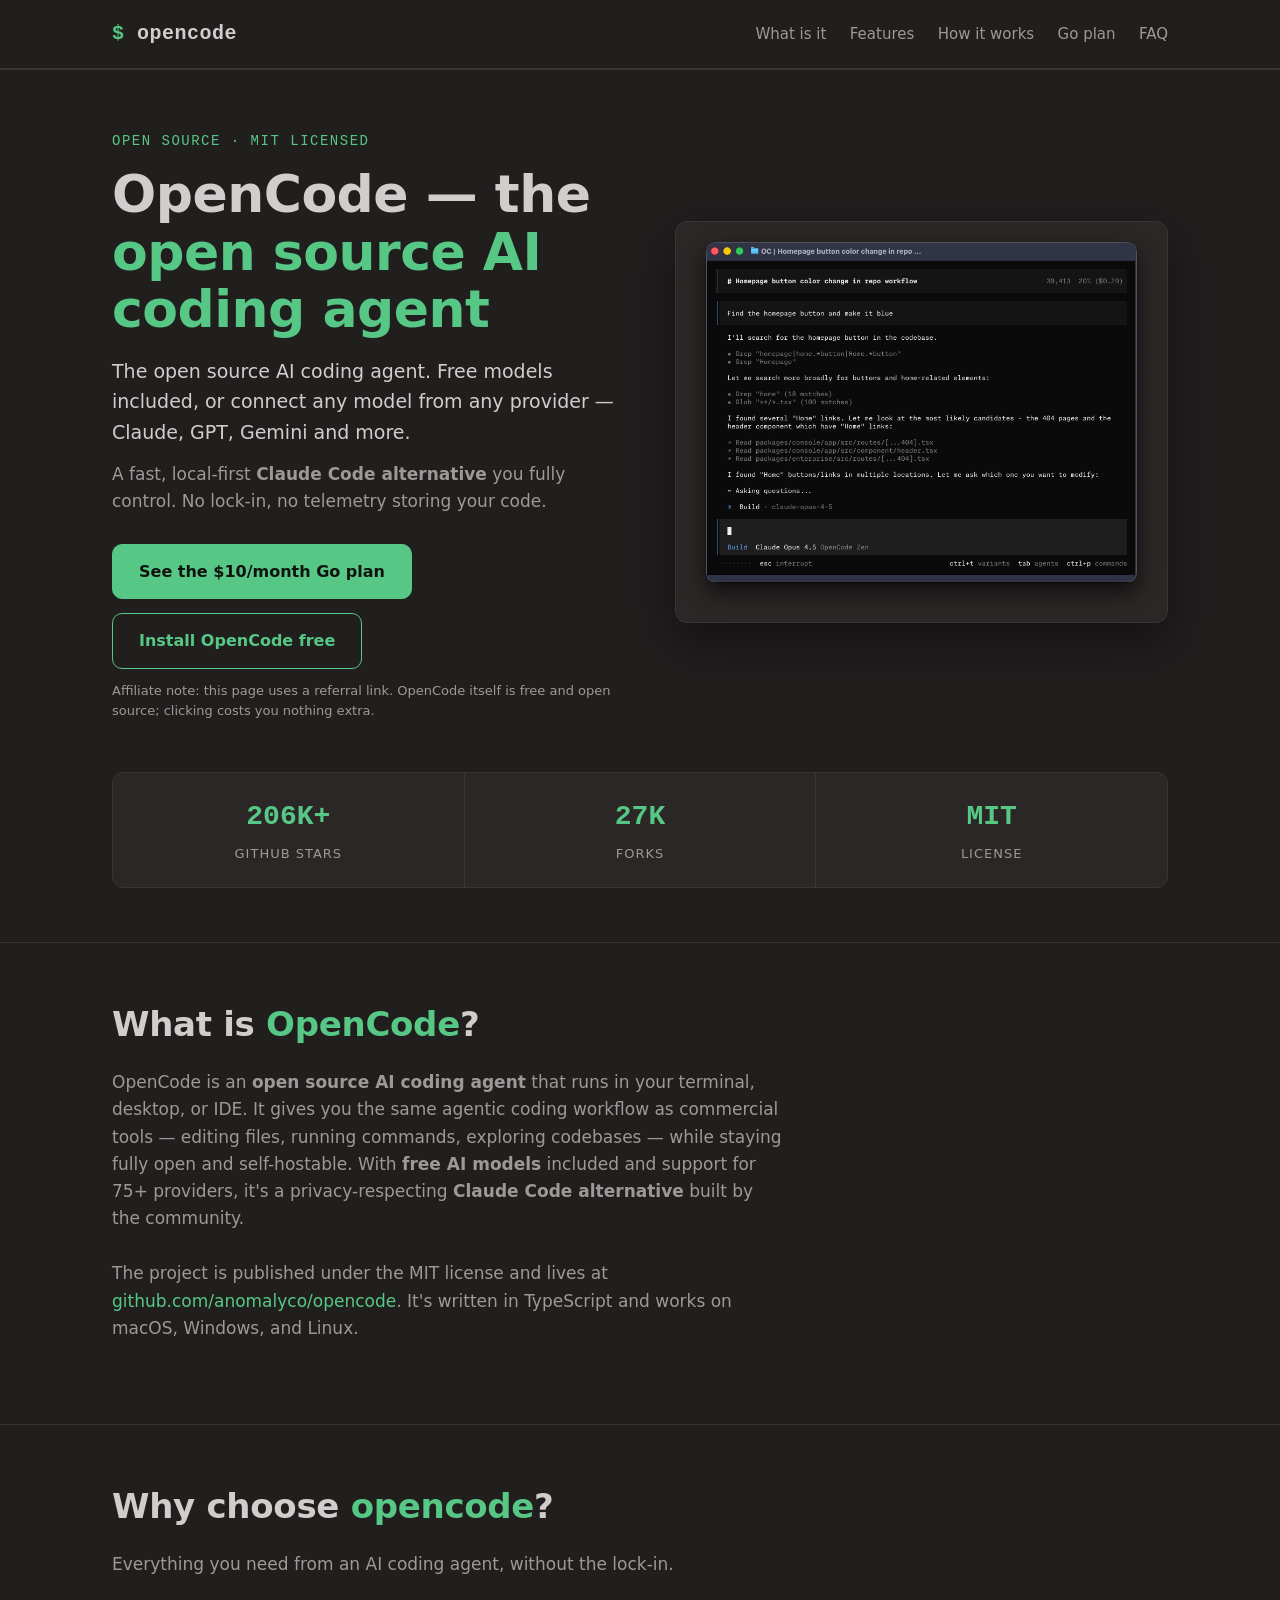
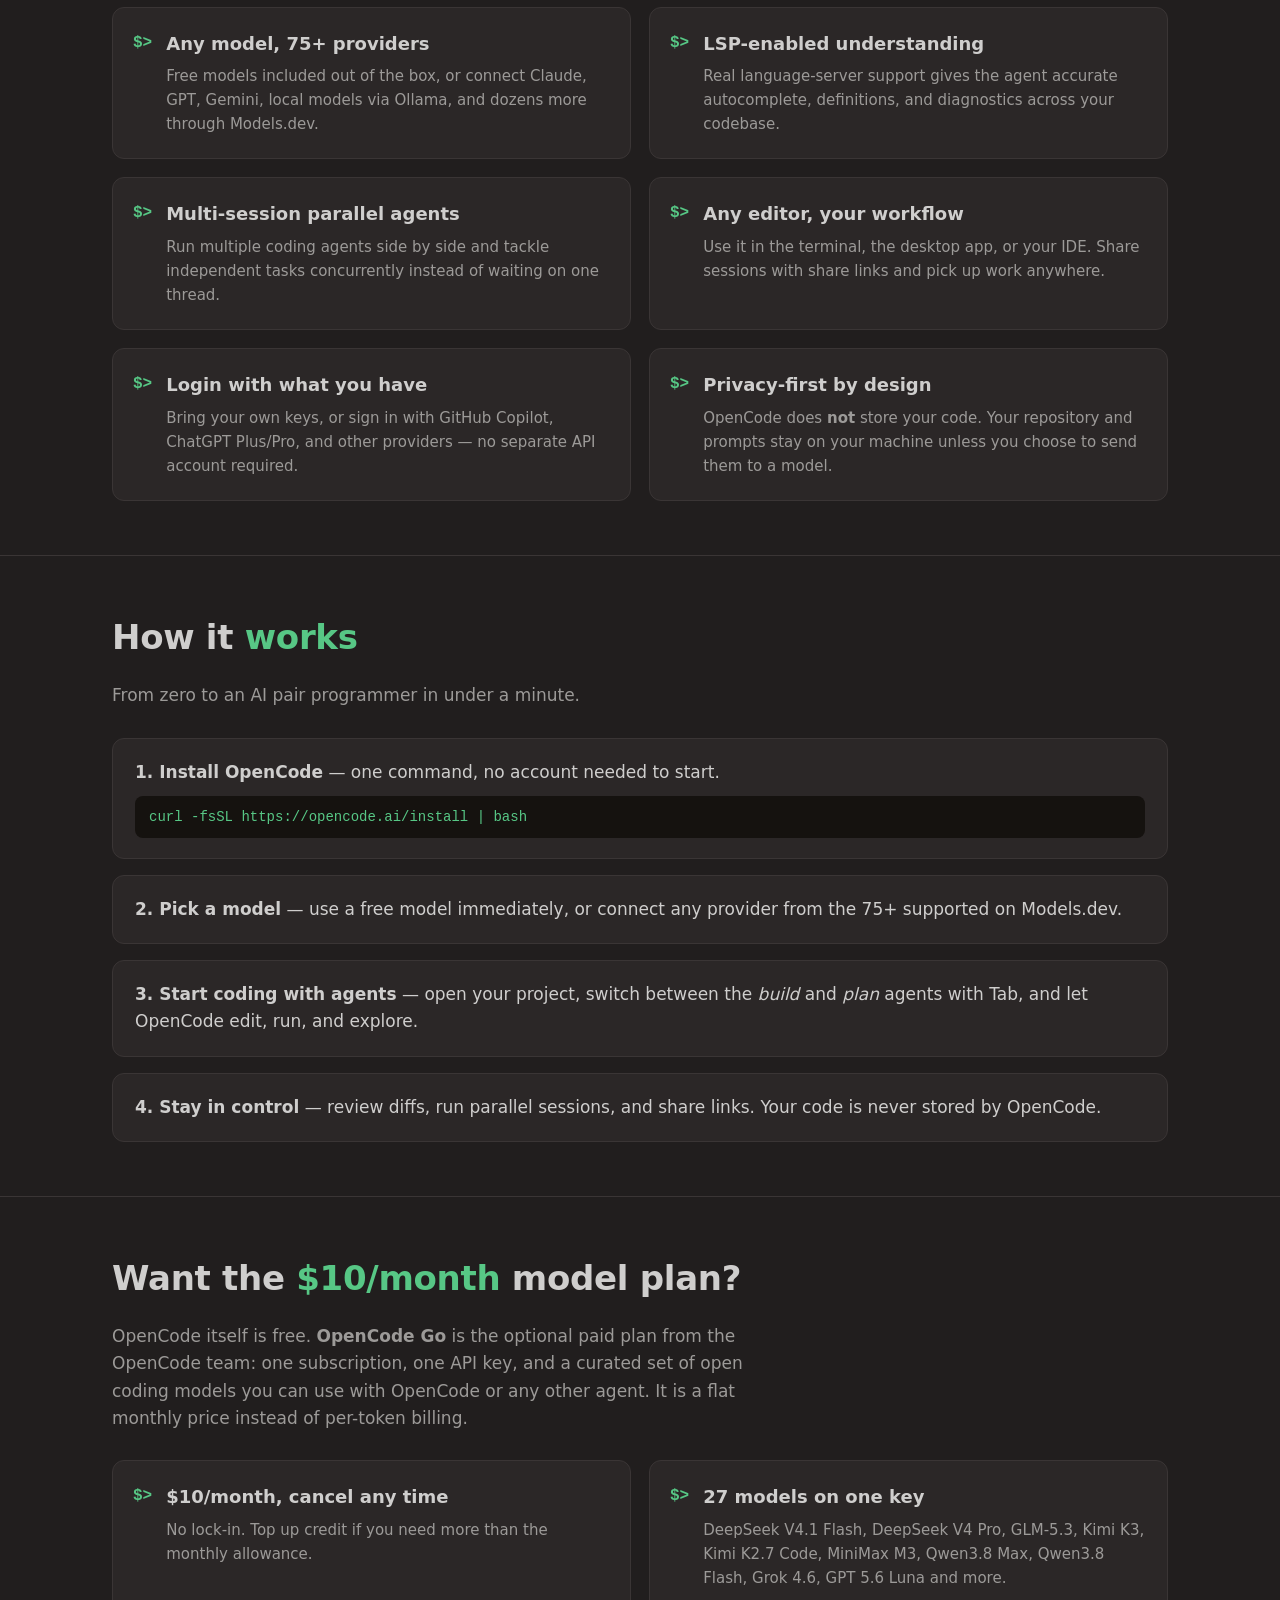
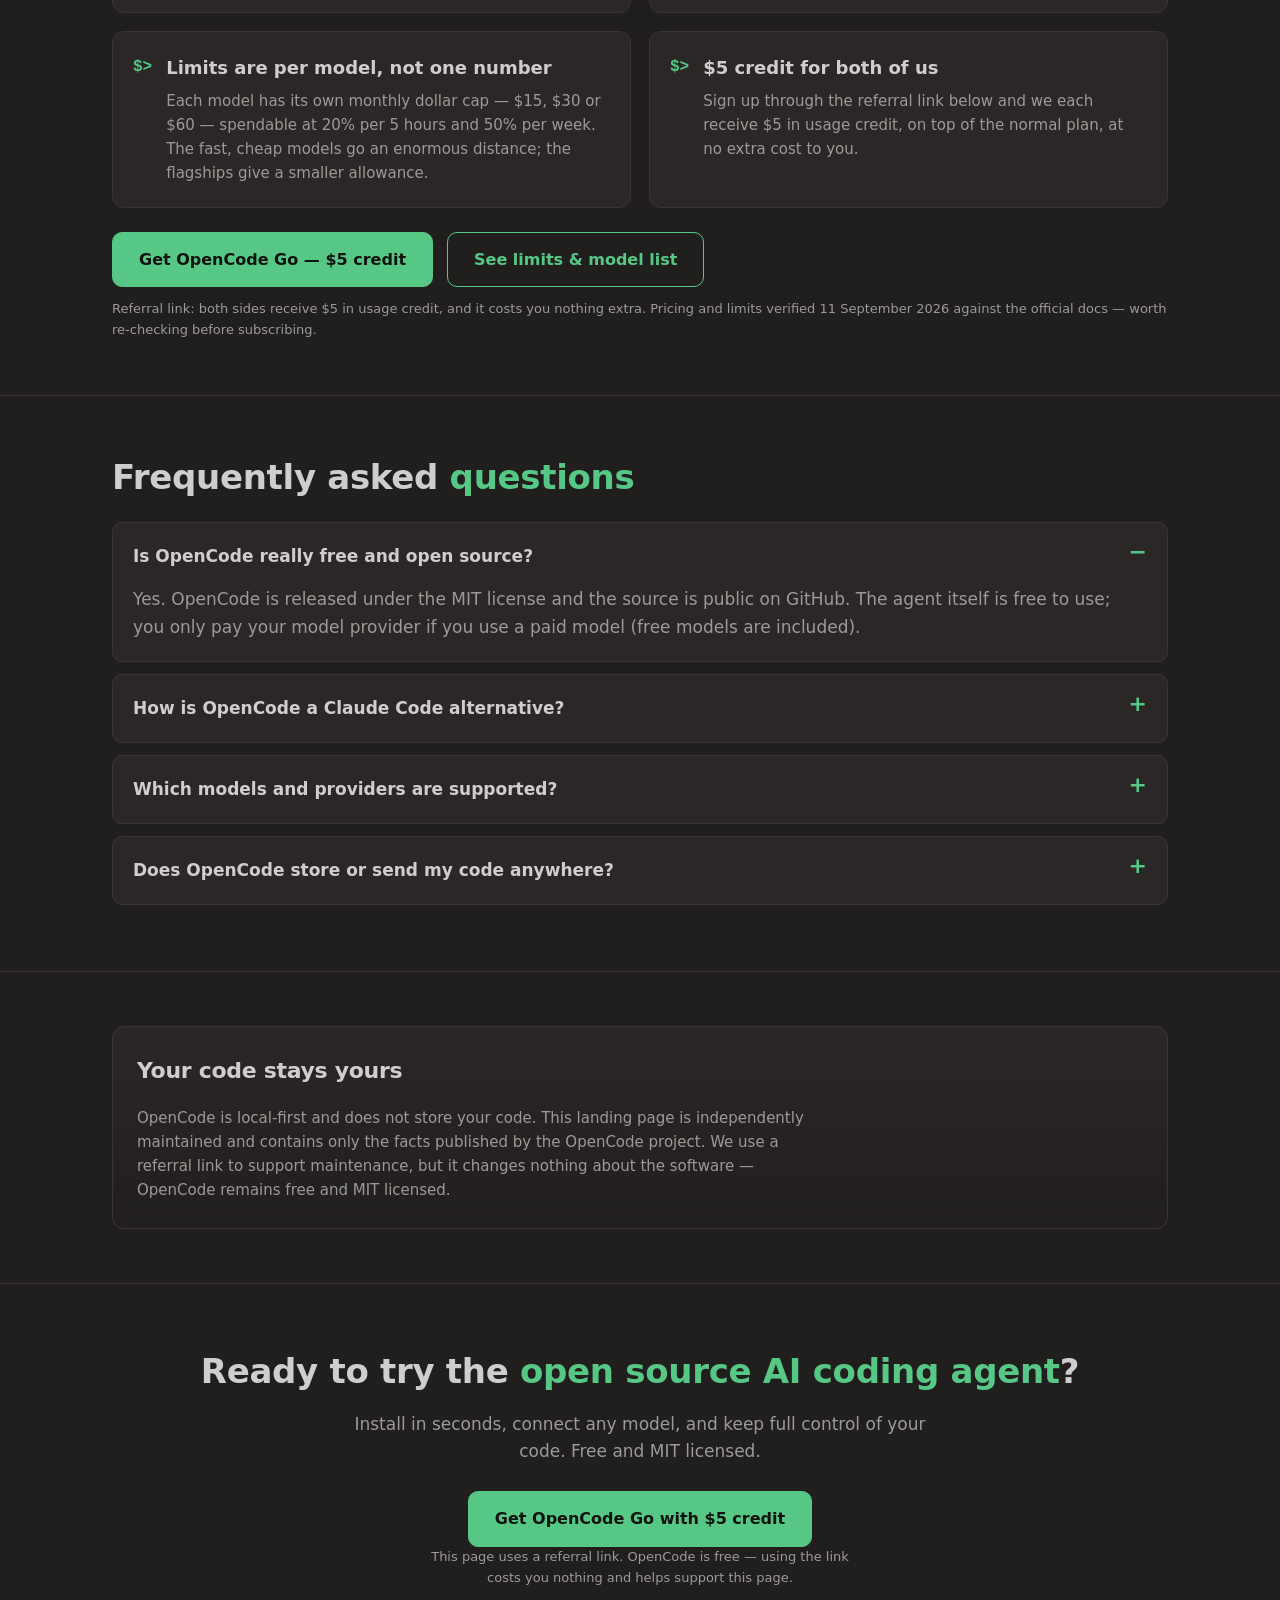
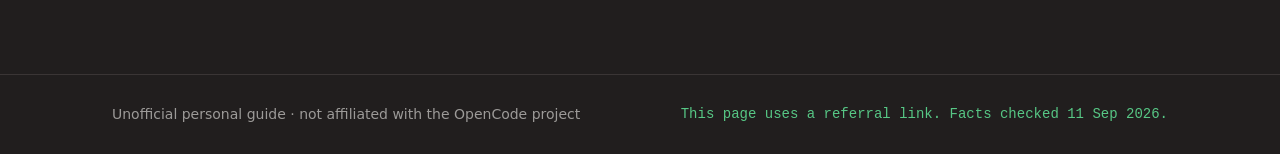
==== index.html @ ffbb51e3 "OpenCode Go guide landing page: honest free/paid split, verified facts, referral CTA" ====
<!DOCTYPE html>
<html lang="en">
<head>
<meta charset="utf-8">
<meta name="viewport" content="width=device-width, initial-scale=1">
<title>OpenCode — Open Source AI Coding Agent | Free Models Included</title>
<meta name="description" content="OpenCode is a free, open source AI coding agent and Claude Code alternative. Connect any model from 75+ providers, or use the optional $10/month OpenCode Go plan for open coding models. MIT licensed.">
<link rel="canonical" href="https://ya27hw.github.io/opencode-go-guide/">
<meta name="robots" content="index, follow">

<!-- Open Graph -->
<meta property="og:type" content="website">
<meta property="og:title" content="OpenCode — Open Source AI Coding Agent | Free Models Included">
<meta property="og:description" content="Free, open source AI coding agent. Connect any model from 75+ providers or use free AI models. MIT licensed.">
<meta property="og:url" content="https://ya27hw.github.io/opencode-go-guide/">
<meta property="og:image" content="https://ya27hw.github.io/opencode-go-guide/assets/screenshot.png">
<meta property="og:image:alt" content="OpenCode terminal UI screenshot">

<!-- Twitter -->
<meta name="twitter:card" content="summary_large_image">
<meta name="twitter:title" content="OpenCode — Open Source AI Coding Agent">
<meta name="twitter:description" content="Free, open source AI coding agent. Connect any model from 75+ providers or use free AI models. MIT licensed.">
<meta name="twitter:image" content="https://ya27hw.github.io/opencode-go-guide/assets/screenshot.png">

<!-- JSON-LD structured data -->
<script type="application/ld+json">
{
  "@context": "https://schema.org",
  "@type": "SoftwareApplication",
  "name": "OpenCode",
  "description": "OpenCode is a free, open source AI coding agent. Connect any model from 75+ providers or use free AI models. MIT licensed.",
  "url": "https://opencode.ai",
  "applicationCategory": "DeveloperApplication",
  "applicationSubCategory": "AI Coding Agent",
  "operatingSystem": "macOS, Windows, Linux",
  "softwareVersion": "1.18.30",
  "programmingLanguage": "TypeScript",
  "license": "https://opensource.org/licenses/MIT",
  "offers": {
    "@type": "Offer",
    "price": "0",
    "priceCurrency": "USD"
  }
}
</script>

<style>
  :root{
    --bg:#211E1E;
    --bg-soft:#2b2727;
    --text:#CFCECD;
    --muted:#9c9a98;
    --accent:#57C785;
    --accent-dim:#3f9c66;
    --border:#3a3535;
    --font: ui-sans-serif, system-ui, -apple-system, "Segoe UI", Roboto, Helvetica, Arial, sans-serif;
    --mono: ui-monospace, SFMono-Regular, Menlo, Monaco, Consolas, "Liberation Mono", monospace;
  }
  *{box-sizing:border-box;margin:0;padding:0}
  html{scroll-behavior:smooth}
  body{
    background:var(--bg);
    color:var(--text);
    font-family:var(--font);
    line-height:1.6;
    font-size:17px;
    -webkit-font-smoothing:antialiased;
  }
  a{color:var(--accent);text-decoration:none}
  a:hover{text-decoration:underline}
  .wrap{max-width:1100px;margin:0 auto;padding:0 22px}
  header.site{
    border-bottom:1px solid var(--border);
    padding:18px 0;
  }
  header.site .wrap{display:flex;align-items:center;justify-content:space-between;gap:16px}
  .brand{font-family:var(--mono);font-weight:700;font-size:20px;color:var(--text);letter-spacing:.5px}
  .brand .dollar{color:var(--accent)}
  nav.top a{color:var(--muted);font-size:15px;margin-left:18px}
  nav.top a:hover{color:var(--accent)}

  /* Hero */
  .hero{padding:60px 0 40px}
  .hero-grid{display:grid;grid-template-columns:1.05fr 1fr;gap:46px;align-items:center}
  .eyebrow{font-family:var(--mono);color:var(--accent);font-size:14px;text-transform:uppercase;letter-spacing:1.5px;margin-bottom:14px}
  h1{font-size:clamp(32px,5vw,52px);line-height:1.1;font-weight:800;letter-spacing:-0.5px;margin-bottom:18px}
  h1 .accent{color:var(--accent)}
  .lede{font-size:19px;color:var(--text);margin-bottom:14px;max-width:48ch}
  .sublede{color:var(--muted);margin-bottom:28px;max-width:50ch}
  .cta-row{display:flex;flex-wrap:wrap;gap:14px;align-items:center}
  .btn{
    display:inline-block;background:var(--accent);color:#10130f;font-weight:700;
    padding:14px 26px;border-radius:10px;font-size:16px;border:1px solid var(--accent);
    transition:background .15s ease, transform .15s ease;
  }
  .btn:hover{background:var(--accent-dim);color:#0c0f0a;text-decoration:none;transform:translateY(-1px)}
  .btn.ghost{background:transparent;color:var(--accent);border:1px solid var(--accent)}
  .btn.ghost:hover{background:rgba(87,199,133,.1);color:var(--accent)}
  .disclosure{font-size:13px;color:var(--muted);margin-top:12px}
  .hero-shot{position:relative}
  .hero-shot img{
    width:100%;height:auto;border:1px solid var(--border);border-radius:12px;
    box-shadow:0 18px 50px rgba(0,0,0,.45);background:var(--bg-soft);
  }

  /* Stat band */
  .stats{display:grid;grid-template-columns:repeat(3,1fr);gap:1px;background:var(--border);
    border:1px solid var(--border);border-radius:12px;overflow:hidden;margin:10px 0 0}
  .stat{background:var(--bg-soft);padding:22px 16px;text-align:center}
  .stat .num{font-family:var(--mono);font-size:28px;font-weight:700;color:var(--accent)}
  .stat .lbl{font-size:13px;color:var(--muted);margin-top:4px;text-transform:uppercase;letter-spacing:1px}

  /* Sections */
  section{padding:54px 0;border-top:1px solid var(--border)}
  h2{font-size:clamp(26px,3.4vw,34px);font-weight:800;margin-bottom:18px;letter-spacing:-0.3px}
  h2 .accent{color:var(--accent)}
  .section-intro{color:var(--muted);max-width:62ch;margin-bottom:28px}
  .feat-grid{display:grid;grid-template-columns:repeat(2,1fr);gap:18px}
  .feat{
    background:var(--bg-soft);border:1px solid var(--border);border-radius:12px;padding:22px 22px 22px 20px;
    display:flex;gap:14px;align-items:flex-start;
  }
  .feat .glyph{font-family:var(--mono);color:var(--accent);font-weight:700;font-size:16px;flex:0 0 auto;padding-top:1px}
  .feat h3{font-size:18px;margin-bottom:6px}
  .feat p{color:var(--muted);font-size:15px}

  /* How it works */
  .steps{counter-reset:step;display:grid;gap:16px}
  .step{background:var(--bg-soft);border:1px solid var(--border);border-radius:12px;padding:20px 22px;position:relative}
  .step .cmd{font-family:var(--mono);background:#15120f;color:var(--accent);padding:10px 14px;border-radius:8px;
    display:block;margin-top:10px;font-size:14px;overflow-x:auto}
  .step strong{color:var(--text)}

  /* FAQ */
  .faq details{background:var(--bg-soft);border:1px solid var(--border);border-radius:10px;padding:4px 20px;margin-bottom:12px}
  .faq summary{cursor:pointer;font-weight:700;padding:16px 0;list-style:none;position:relative;padding-right:28px}
  .faq summary::-webkit-details-marker{display:none}
  .faq summary::after{content:"+";position:absolute;right:0;top:14px;color:var(--accent);font-size:22px;line-height:1}
  .faq details[open] summary::after{content:"\2212"}
  .faq details p{padding:0 0 16px;color:var(--muted)}

  /* Privacy band */
  .privacy{background:linear-gradient(180deg,var(--bg-soft),var(--bg));border:1px solid var(--border);border-radius:12px;padding:26px 24px}
  .privacy h2{font-size:22px}
  .privacy p{color:var(--muted);font-size:15px;max-width:70ch}

  /* Final CTA */
  .final{text-align:center;padding:60px 0}
  .final h2{margin-bottom:12px}
  .final p{color:var(--muted);max-width:54ch;margin:0 auto 26px}

  /* Footer */
  footer.site{border-top:1px solid var(--border);padding:28px 0;color:var(--muted);font-size:14px}
  footer.site .wrap{display:flex;justify-content:space-between;flex-wrap:wrap;gap:12px}
  footer .disc{font-family:var(--mono);color:var(--accent)}

  @media (max-width:820px){
    .hero-grid{grid-template-columns:1fr;gap:32px}
    .feat-grid{grid-template-columns:1fr}
    .stats{grid-template-columns:1fr}
    nav.top{display:none}
  }
</style>
</head>
<body>

<header class="site">
  <div class="wrap">
    <div class="brand"><span class="dollar">$</span> opencode</div>
    <nav class="top">
      <a href="#what">What is it</a>
      <a href="#why">Features</a>
      <a href="#how">How it works</a>
      <a href="#go">Go plan</a>
      <a href="#faq">FAQ</a>
    </nav>
  </div>
</header>

<main>
  <!-- HERO -->
  <section class="hero" aria-labelledby="main-title">
    <div class="wrap hero-grid">
      <div class="hero-copy">
        <div class="eyebrow">Open source · MIT licensed</div>
        <h1 id="main-title">OpenCode — the <span class="accent">open source AI coding agent</span></h1>
        <p class="lede">The open source AI coding agent. Free models included, or connect any model from any provider — Claude, GPT, Gemini and more.</p>
        <p class="sublede">A fast, local-first <strong>Claude Code alternative</strong> you fully control. No lock-in, no telemetry storing your code.</p>
        <div class="cta-row">
          <a class="btn" href="#go">See the $10/month Go plan</a>
          <a class="btn ghost" href="https://opencode.ai/docs" rel="nofollow noopener">Install OpenCode free</a>
        </div>
        <p class="disclosure">Affiliate note: this page uses a referral link. OpenCode itself is free and open source; clicking costs you nothing extra.</p>
      </div>
      <div class="hero-shot">
        <img src="assets/screenshot.png" alt="OpenCode terminal UI showing an AI coding agent session" width="1824" height="1488" loading="lazy">
      </div>
    </div>
  </section>

  <!-- STAT BAND (verified via GitHub API) -->
  <section aria-label="Project stats" style="padding-top:0;border-top:none">
    <div class="wrap">
      <div class="stats">
        <div class="stat"><div class="num">206K+</div><div class="lbl">GitHub stars</div></div>
        <div class="stat"><div class="num">27K</div><div class="lbl">Forks</div></div>
        <div class="stat"><div class="num">MIT</div><div class="lbl">License</div></div>
      </div>
    </div>
  </section>

  <!-- WHAT IS OPENCODE -->
  <section id="what" aria-labelledby="what-title">
    <div class="wrap">
      <h2 id="what-title">What is <span class="accent">OpenCode</span>?</h2>
      <p class="section-intro">OpenCode is an <strong>open source AI coding agent</strong> that runs in your terminal, desktop, or IDE. It gives you the same agentic coding workflow as commercial tools — editing files, running commands, exploring codebases — while staying fully open and self-hostable. With <strong>free AI models</strong> included and support for 75+ providers, it's a privacy-respecting <strong>Claude Code alternative</strong> built by the community.</p>
      <p class="section-intro">The project is published under the MIT license and lives at <a href="https://github.com/anomalyco/opencode" rel="nofollow noopener">github.com/anomalyco/opencode</a>. It's written in TypeScript and works on macOS, Windows, and Linux.</p>
    </div>
  </section>

  <!-- WHY / FEATURES -->
  <section id="why" aria-labelledby="why-title">
    <div class="wrap">
      <h2 id="why-title">Why choose <span class="accent">opencode</span>?</h2>
      <p class="section-intro">Everything you need from an AI coding agent, without the lock-in.</p>
      <div class="feat-grid">
        <div class="feat"><span class="glyph">$&gt;</span><div><h3>Any model, 75+ providers</h3><p>Free models included out of the box, or connect Claude, GPT, Gemini, local models via Ollama, and dozens more through Models.dev.</p></div></div>
        <div class="feat"><span class="glyph">$&gt;</span><div><h3>LSP-enabled understanding</h3><p>Real language-server support gives the agent accurate autocomplete, definitions, and diagnostics across your codebase.</p></div></div>
        <div class="feat"><span class="glyph">$&gt;</span><div><h3>Multi-session parallel agents</h3><p>Run multiple coding agents side by side and tackle independent tasks concurrently instead of waiting on one thread.</p></div></div>
        <div class="feat"><span class="glyph">$&gt;</span><div><h3>Any editor, your workflow</h3><p>Use it in the terminal, the desktop app, or your IDE. Share sessions with share links and pick up work anywhere.</p></div></div>
        <div class="feat"><span class="glyph">$&gt;</span><div><h3>Login with what you have</h3><p>Bring your own keys, or sign in with GitHub Copilot, ChatGPT Plus/Pro, and other providers — no separate API account required.</p></div></div>
        <div class="feat"><span class="glyph">$&gt;</span><div><h3>Privacy-first by design</h3><p>OpenCode does <strong>not</strong> store your code. Your repository and prompts stay on your machine unless you choose to send them to a model.</p></div></div>
      </div>
    </div>
  </section>

  <!-- HOW IT WORKS -->
  <section id="how" aria-labelledby="how-title">
    <div class="wrap">
      <h2 id="how-title">How it <span class="accent">works</span></h2>
      <p class="section-intro">From zero to an AI pair programmer in under a minute.</p>
      <div class="steps">
        <div class="step"><strong>1. Install OpenCode</strong> — one command, no account needed to start.<span class="cmd">curl -fsSL https://opencode.ai/install | bash</span></div>
        <div class="step"><strong>2. Pick a model</strong> — use a free model immediately, or connect any provider from the 75+ supported on Models.dev.</div>
        <div class="step"><strong>3. Start coding with agents</strong> — open your project, switch between the <em>build</em> and <em>plan</em> agents with Tab, and let OpenCode edit, run, and explore.</div>
        <div class="step"><strong>4. Stay in control</strong> — review diffs, run parallel sessions, and share links. Your code is never stored by OpenCode.</div>
      </div>
    </div>
  </section>

  <!-- OPENCODE GO (the paid plan the referral link points at) -->
  <section id="go" aria-labelledby="go-title">
    <div class="wrap">
      <h2 id="go-title">Want the <span class="accent">$10/month</span> model plan?</h2>
      <p class="section-intro">OpenCode itself is free. <strong>OpenCode Go</strong> is the optional paid plan from the OpenCode team: one subscription, one API key, and a curated set of open coding models you can use with OpenCode or any other agent. It is a flat monthly price instead of per-token billing.</p>
      <div class="feat-grid">
        <div class="feat"><span class="glyph">$&gt;</span><div><h3>$10/month, cancel any time</h3><p>No lock-in. Top up credit if you need more than the monthly allowance.</p></div></div>
        <div class="feat"><span class="glyph">$&gt;</span><div><h3>27 models on one key</h3><p>DeepSeek V4.1 Flash, DeepSeek V4 Pro, GLM-5.3, Kimi K3, Kimi K2.7 Code, MiniMax M3, Qwen3.8 Max, Qwen3.8 Flash, Grok 4.6, GPT 5.6 Luna and more.</p></div></div>
        <div class="feat"><span class="glyph">$&gt;</span><div><h3>Limits are per model, not one number</h3><p>Each model has its own monthly dollar cap — $15, $30 or $60 — spendable at 20% per 5 hours and 50% per week. The fast, cheap models go an enormous distance; the flagships give a smaller allowance.</p></div></div>
        <div class="feat"><span class="glyph">$&gt;</span><div><h3>$5 credit for both of us</h3><p>Sign up through the referral link below and we each receive $5 in usage credit, on top of the normal plan, at no extra cost to you.</p></div></div>
      </div>
      <div class="cta-row" style="margin-top:24px">
        <a class="btn" href="https://opencode.ai/go?ref=APMP0ZVD7S" rel="nofollow noopener">Get OpenCode Go — $5 credit</a>
        <a class="btn ghost" href="https://opencode.ai/docs/go/" rel="nofollow noopener">See limits &amp; model list</a>
      </div>
      <p class="disclosure">Referral link: both sides receive $5 in usage credit, and it costs you nothing extra. Pricing and limits verified 11 September 2026 against the official docs — worth re-checking before subscribing.</p>
    </div>
  </section>

  <!-- FAQ -->
  <section id="faq" class="faq" aria-labelledby="faq-title">
    <div class="wrap">
      <h2 id="faq-title">Frequently asked <span class="accent">questions</span></h2>
      <details open>
        <summary>Is OpenCode really free and open source?</summary>
        <p>Yes. OpenCode is released under the MIT license and the source is public on GitHub. The agent itself is free to use; you only pay your model provider if you use a paid model (free models are included).</p>
      </details>
      <details>
        <summary>How is OpenCode a Claude Code alternative?</summary>
        <p>OpenCode offers the same agentic coding workflow — file edits, command execution, and codebase exploration — but it's open source, runs locally, and connects to any of 75+ model providers instead of being tied to a single vendor.</p>
      </details>
      <details>
        <summary>Which models and providers are supported?</summary>
        <p>OpenCode supports 75+ providers through Models.dev, including Anthropic Claude, OpenAI GPT, Google Gemini, and local models via Ollama. You can also log in with GitHub Copilot or ChatGPT Plus/Pro.</p>
      </details>
      <details>
        <summary>Does OpenCode store or send my code anywhere?</summary>
        <p>No. OpenCode does not store your code. Prompts and repository content are only sent to the model provider you configure, and you remain in control of what leaves your machine.</p>
      </details>
    </div>
  </section>

  <!-- PRIVACY BAND -->
  <section aria-labelledby="privacy-title">
    <div class="wrap">
      <div class="privacy">
        <h2 id="privacy-title">Your code stays yours</h2>
        <p>OpenCode is local-first and does not store your code. This landing page is independently maintained and contains only the facts published by the OpenCode project. We use a referral link to support maintenance, but it changes nothing about the software — OpenCode remains free and MIT licensed.</p>
      </div>
    </div>
  </section>

  <!-- FINAL CTA -->
  <section class="final" aria-labelledby="final-title">
    <div class="wrap">
      <h2 id="final-title">Ready to try the <span class="accent">open source AI coding agent</span>?</h2>
      <p>Install in seconds, connect any model, and keep full control of your code. Free and MIT licensed.</p>
      <div class="cta-row" style="justify-content:center">
        <a class="btn" href="https://opencode.ai/go?ref=APMP0ZVD7S" rel="nofollow noopener">Get OpenCode Go with $5 credit</a>
      </div>
      <p class="disclosure" style="text-align:center">This page uses a referral link. OpenCode is free — using the link costs you nothing and helps support this page.</p>
    </div>
  </section>
</main>

<footer class="site">
  <div class="wrap">
    <span>Unofficial personal guide · not affiliated with the OpenCode project</span>
    <span class="disc">This page uses a referral link. Facts checked 11 Sep 2026.</span>
  </div>
</footer>

</body>
</html>
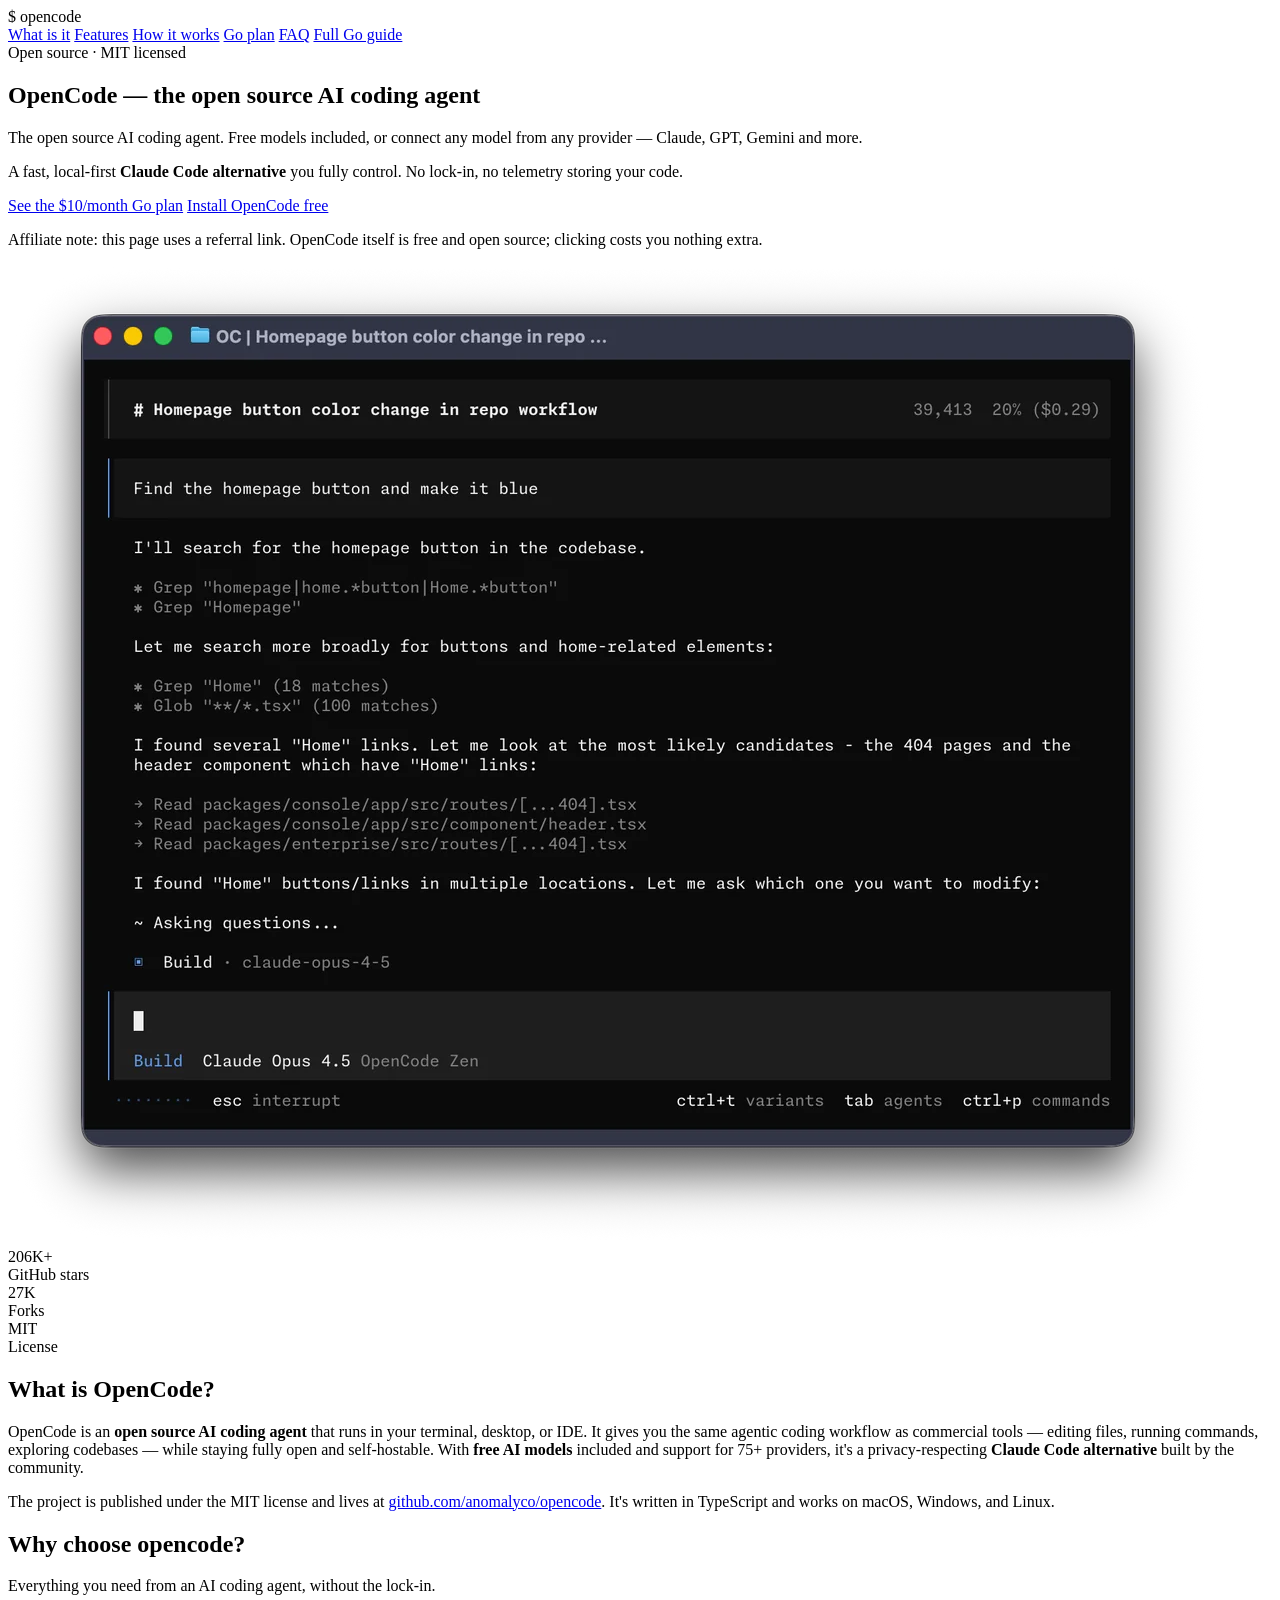
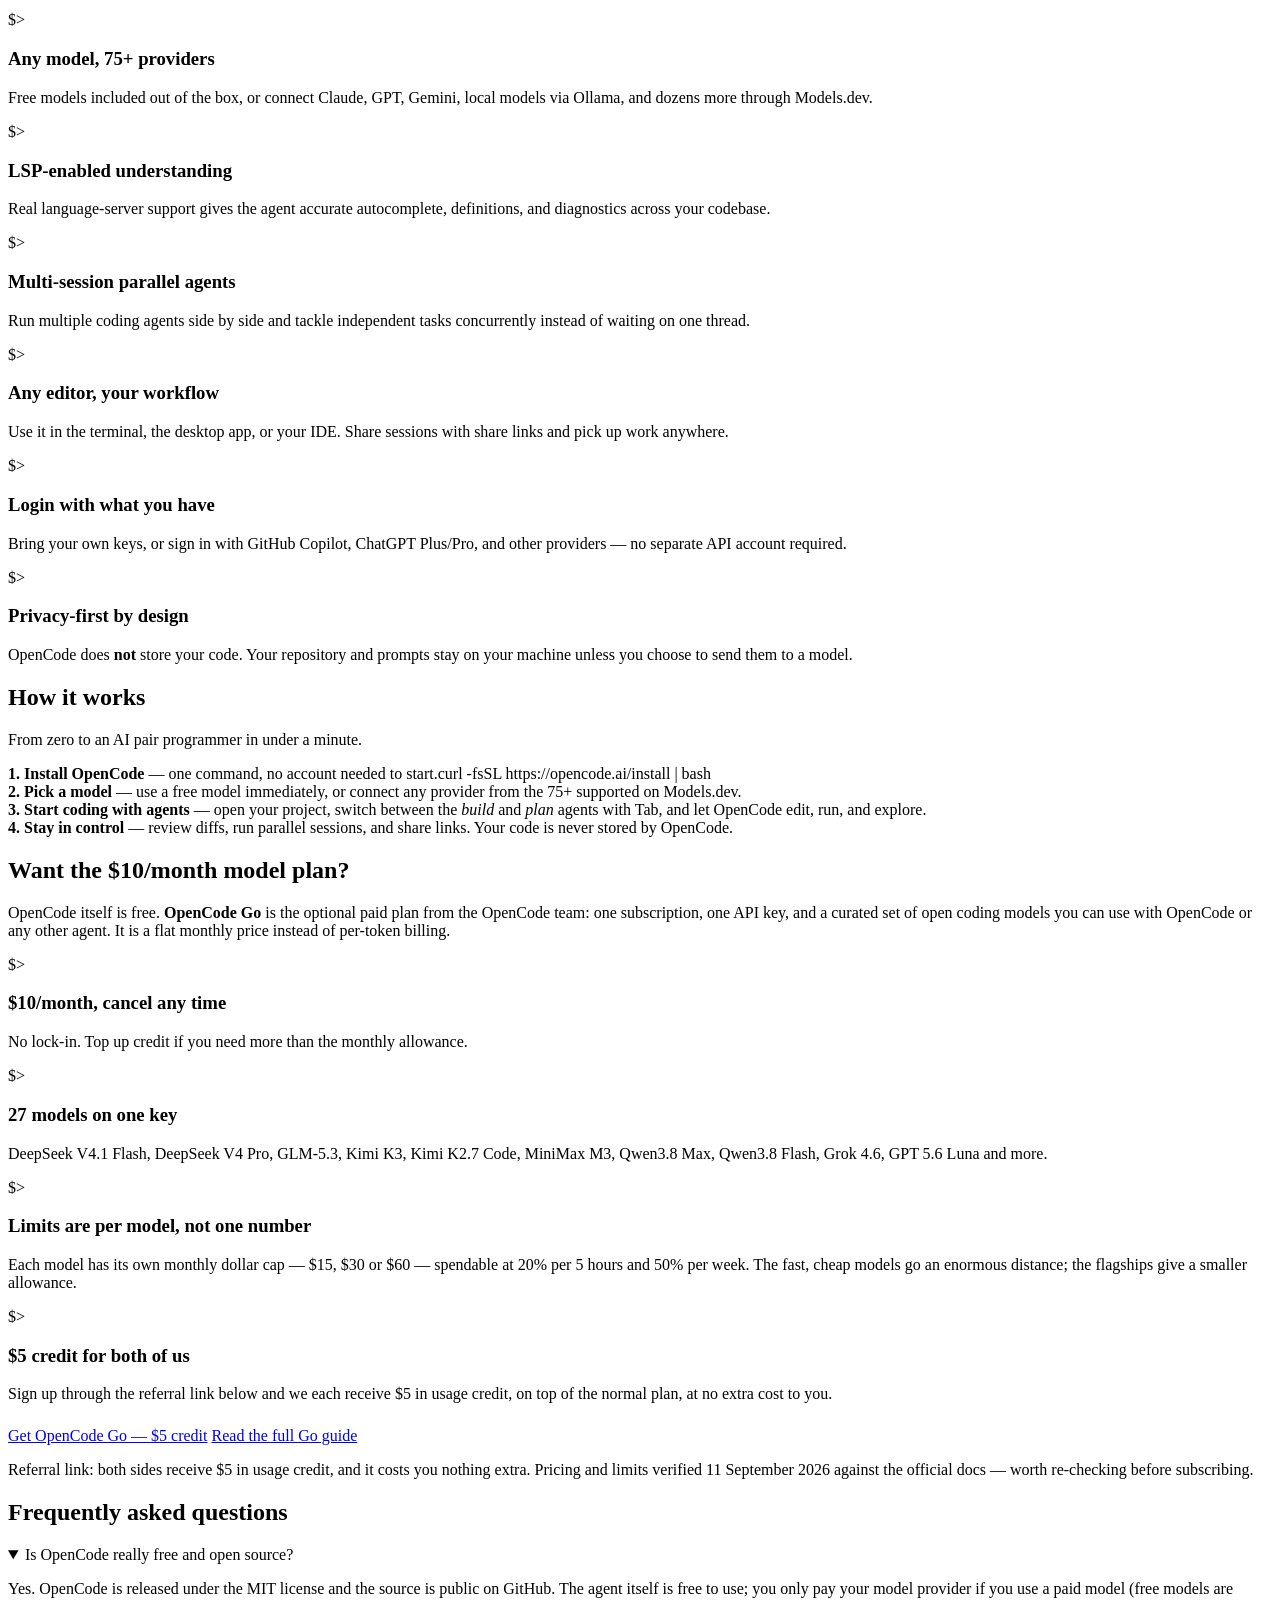
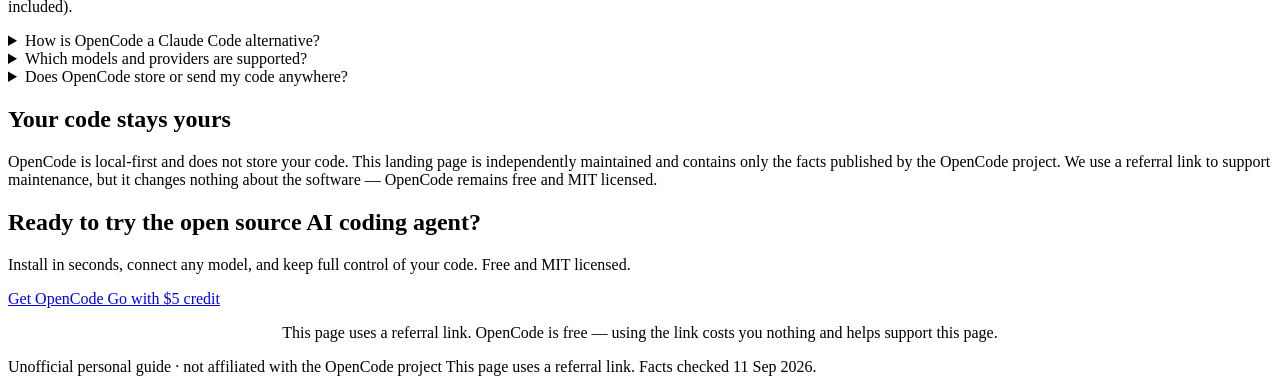
==== commit f7fb2ee5: "SEO pass: webp hero (460KB->86KB), 1200x630 og card, shared CSS, new /go/ guide with pricing+limits " ====
--- a/index.html
+++ b/index.html
@@ -3,24 +3,24 @@
 <head>
 <meta charset="utf-8">
 <meta name="viewport" content="width=device-width, initial-scale=1">
-<title>OpenCode — Open Source AI Coding Agent | Free Models Included</title>
-<meta name="description" content="OpenCode is a free, open source AI coding agent and Claude Code alternative. Connect any model from 75+ providers, or use the optional $10/month OpenCode Go plan for open coding models. MIT licensed.">
+<title>OpenCode — Free Open Source AI Coding Agent</title>
+<meta name="description" content="OpenCode is a free, open source AI coding agent and Claude Code alternative. Use 75+ providers, or the $10/month Go plan — $5 credit each via referral.">
 <link rel="canonical" href="https://ya27hw.github.io/opencode-go-guide/">
 <meta name="robots" content="index, follow">
 
 <!-- Open Graph -->
 <meta property="og:type" content="website">
-<meta property="og:title" content="OpenCode — Open Source AI Coding Agent | Free Models Included">
+<meta property="og:title" content="OpenCode — Free Open Source AI Coding Agent">
 <meta property="og:description" content="Free, open source AI coding agent. Connect any model from 75+ providers or use free AI models. MIT licensed.">
 <meta property="og:url" content="https://ya27hw.github.io/opencode-go-guide/">
-<meta property="og:image" content="https://ya27hw.github.io/opencode-go-guide/assets/screenshot.png">
+<meta property="og:image" content="https://ya27hw.github.io/opencode-go-guide/og-image.png">
 <meta property="og:image:alt" content="OpenCode terminal UI screenshot">
 
 <!-- Twitter -->
 <meta name="twitter:card" content="summary_large_image">
-<meta name="twitter:title" content="OpenCode — Open Source AI Coding Agent">
+<meta name="twitter:title" content="OpenCode — Free Open Source AI Coding Agent">
 <meta name="twitter:description" content="Free, open source AI coding agent. Connect any model from 75+ providers or use free AI models. MIT licensed.">
-<meta name="twitter:image" content="https://ya27hw.github.io/opencode-go-guide/assets/screenshot.png">
+<meta name="twitter:image" content="https://ya27hw.github.io/opencode-go-guide/og-image.png">
 
 <!-- JSON-LD structured data -->
 <script type="application/ld+json">
@@ -44,123 +44,7 @@
 }
 </script>
 
-<style>
-  :root{
-    --bg:#211E1E;
-    --bg-soft:#2b2727;
-    --text:#CFCECD;
-    --muted:#9c9a98;
-    --accent:#57C785;
-    --accent-dim:#3f9c66;
-    --border:#3a3535;
-    --font: ui-sans-serif, system-ui, -apple-system, "Segoe UI", Roboto, Helvetica, Arial, sans-serif;
-    --mono: ui-monospace, SFMono-Regular, Menlo, Monaco, Consolas, "Liberation Mono", monospace;
-  }
-  *{box-sizing:border-box;margin:0;padding:0}
-  html{scroll-behavior:smooth}
-  body{
-    background:var(--bg);
-    color:var(--text);
-    font-family:var(--font);
-    line-height:1.6;
-    font-size:17px;
-    -webkit-font-smoothing:antialiased;
-  }
-  a{color:var(--accent);text-decoration:none}
-  a:hover{text-decoration:underline}
-  .wrap{max-width:1100px;margin:0 auto;padding:0 22px}
-  header.site{
-    border-bottom:1px solid var(--border);
-    padding:18px 0;
-  }
-  header.site .wrap{display:flex;align-items:center;justify-content:space-between;gap:16px}
-  .brand{font-family:var(--mono);font-weight:700;font-size:20px;color:var(--text);letter-spacing:.5px}
-  .brand .dollar{color:var(--accent)}
-  nav.top a{color:var(--muted);font-size:15px;margin-left:18px}
-  nav.top a:hover{color:var(--accent)}
-
-  /* Hero */
-  .hero{padding:60px 0 40px}
-  .hero-grid{display:grid;grid-template-columns:1.05fr 1fr;gap:46px;align-items:center}
-  .eyebrow{font-family:var(--mono);color:var(--accent);font-size:14px;text-transform:uppercase;letter-spacing:1.5px;margin-bottom:14px}
-  h1{font-size:clamp(32px,5vw,52px);line-height:1.1;font-weight:800;letter-spacing:-0.5px;margin-bottom:18px}
-  h1 .accent{color:var(--accent)}
-  .lede{font-size:19px;color:var(--text);margin-bottom:14px;max-width:48ch}
-  .sublede{color:var(--muted);margin-bottom:28px;max-width:50ch}
-  .cta-row{display:flex;flex-wrap:wrap;gap:14px;align-items:center}
-  .btn{
-    display:inline-block;background:var(--accent);color:#10130f;font-weight:700;
-    padding:14px 26px;border-radius:10px;font-size:16px;border:1px solid var(--accent);
-    transition:background .15s ease, transform .15s ease;
-  }
-  .btn:hover{background:var(--accent-dim);color:#0c0f0a;text-decoration:none;transform:translateY(-1px)}
-  .btn.ghost{background:transparent;color:var(--accent);border:1px solid var(--accent)}
-  .btn.ghost:hover{background:rgba(87,199,133,.1);color:var(--accent)}
-  .disclosure{font-size:13px;color:var(--muted);margin-top:12px}
-  .hero-shot{position:relative}
-  .hero-shot img{
-    width:100%;height:auto;border:1px solid var(--border);border-radius:12px;
-    box-shadow:0 18px 50px rgba(0,0,0,.45);background:var(--bg-soft);
-  }
-
-  /* Stat band */
-  .stats{display:grid;grid-template-columns:repeat(3,1fr);gap:1px;background:var(--border);
-    border:1px solid var(--border);border-radius:12px;overflow:hidden;margin:10px 0 0}
-  .stat{background:var(--bg-soft);padding:22px 16px;text-align:center}
-  .stat .num{font-family:var(--mono);font-size:28px;font-weight:700;color:var(--accent)}
-  .stat .lbl{font-size:13px;color:var(--muted);margin-top:4px;text-transform:uppercase;letter-spacing:1px}
-
-  /* Sections */
-  section{padding:54px 0;border-top:1px solid var(--border)}
-  h2{font-size:clamp(26px,3.4vw,34px);font-weight:800;margin-bottom:18px;letter-spacing:-0.3px}
-  h2 .accent{color:var(--accent)}
-  .section-intro{color:var(--muted);max-width:62ch;margin-bottom:28px}
-  .feat-grid{display:grid;grid-template-columns:repeat(2,1fr);gap:18px}
-  .feat{
-    background:var(--bg-soft);border:1px solid var(--border);border-radius:12px;padding:22px 22px 22px 20px;
-    display:flex;gap:14px;align-items:flex-start;
-  }
-  .feat .glyph{font-family:var(--mono);color:var(--accent);font-weight:700;font-size:16px;flex:0 0 auto;padding-top:1px}
-  .feat h3{font-size:18px;margin-bottom:6px}
-  .feat p{color:var(--muted);font-size:15px}
-
-  /* How it works */
-  .steps{counter-reset:step;display:grid;gap:16px}
-  .step{background:var(--bg-soft);border:1px solid var(--border);border-radius:12px;padding:20px 22px;position:relative}
-  .step .cmd{font-family:var(--mono);background:#15120f;color:var(--accent);padding:10px 14px;border-radius:8px;
-    display:block;margin-top:10px;font-size:14px;overflow-x:auto}
-  .step strong{color:var(--text)}
-
-  /* FAQ */
-  .faq details{background:var(--bg-soft);border:1px solid var(--border);border-radius:10px;padding:4px 20px;margin-bottom:12px}
-  .faq summary{cursor:pointer;font-weight:700;padding:16px 0;list-style:none;position:relative;padding-right:28px}
-  .faq summary::-webkit-details-marker{display:none}
-  .faq summary::after{content:"+";position:absolute;right:0;top:14px;color:var(--accent);font-size:22px;line-height:1}
-  .faq details[open] summary::after{content:"\2212"}
-  .faq details p{padding:0 0 16px;color:var(--muted)}
-
-  /* Privacy band */
-  .privacy{background:linear-gradient(180deg,var(--bg-soft),var(--bg));border:1px solid var(--border);border-radius:12px;padding:26px 24px}
-  .privacy h2{font-size:22px}
-  .privacy p{color:var(--muted);font-size:15px;max-width:70ch}
-
-  /* Final CTA */
-  .final{text-align:center;padding:60px 0}
-  .final h2{margin-bottom:12px}
-  .final p{color:var(--muted);max-width:54ch;margin:0 auto 26px}
-
-  /* Footer */
-  footer.site{border-top:1px solid var(--border);padding:28px 0;color:var(--muted);font-size:14px}
-  footer.site .wrap{display:flex;justify-content:space-between;flex-wrap:wrap;gap:12px}
-  footer .disc{font-family:var(--mono);color:var(--accent)}
-
-  @media (max-width:820px){
-    .hero-grid{grid-template-columns:1fr;gap:32px}
-    .feat-grid{grid-template-columns:1fr}
-    .stats{grid-template-columns:1fr}
-    nav.top{display:none}
-  }
-</style>
+<link rel="stylesheet" href="/opencode-go-guide/css/style.css">
 </head>
 <body>
 
@@ -173,6 +57,7 @@
       <a href="#how">How it works</a>
       <a href="#go">Go plan</a>
       <a href="#faq">FAQ</a>
+      <a href="/opencode-go-guide/go/">Full Go guide</a>
     </nav>
   </div>
 </header>
@@ -193,7 +78,10 @@
         <p class="disclosure">Affiliate note: this page uses a referral link. OpenCode itself is free and open source; clicking costs you nothing extra.</p>
       </div>
       <div class="hero-shot">
-        <img src="assets/screenshot.png" alt="OpenCode terminal UI showing an AI coding agent session" width="1824" height="1488" loading="lazy">
+        <picture>
+        <source srcset="assets/screenshot.webp" type="image/webp">
+        <img src="assets/screenshot-1200.png" alt="OpenCode terminal UI showing an AI coding agent running a task" width="1200" height="979" loading="lazy" decoding="async">
+      </picture>
       </div>
     </div>
   </section>
@@ -260,8 +148,8 @@
         <div class="feat"><span class="glyph">$&gt;</span><div><h3>$5 credit for both of us</h3><p>Sign up through the referral link below and we each receive $5 in usage credit, on top of the normal plan, at no extra cost to you.</p></div></div>
       </div>
       <div class="cta-row" style="margin-top:24px">
-        <a class="btn" href="https://opencode.ai/go?ref=APMP0ZVD7S" rel="nofollow noopener">Get OpenCode Go — $5 credit</a>
-        <a class="btn ghost" href="https://opencode.ai/docs/go/" rel="nofollow noopener">See limits &amp; model list</a>
+        <a class="btn" href="https://opencode.ai/go?ref=APMP0ZVD7S" rel="sponsored noopener">Get OpenCode Go — $5 credit</a>
+        <a class="btn ghost" href="/opencode-go-guide/go/">Read the full Go guide</a>
       </div>
       <p class="disclosure">Referral link: both sides receive $5 in usage credit, and it costs you nothing extra. Pricing and limits verified 11 September 2026 against the official docs — worth re-checking before subscribing.</p>
     </div>
@@ -306,7 +194,7 @@
       <h2 id="final-title">Ready to try the <span class="accent">open source AI coding agent</span>?</h2>
       <p>Install in seconds, connect any model, and keep full control of your code. Free and MIT licensed.</p>
       <div class="cta-row" style="justify-content:center">
-        <a class="btn" href="https://opencode.ai/go?ref=APMP0ZVD7S" rel="nofollow noopener">Get OpenCode Go with $5 credit</a>
+        <a class="btn" href="https://opencode.ai/go?ref=APMP0ZVD7S" rel="sponsored noopener">Get OpenCode Go with $5 credit</a>
       </div>
       <p class="disclosure" style="text-align:center">This page uses a referral link. OpenCode is free — using the link costs you nothing and helps support this page.</p>
     </div>
